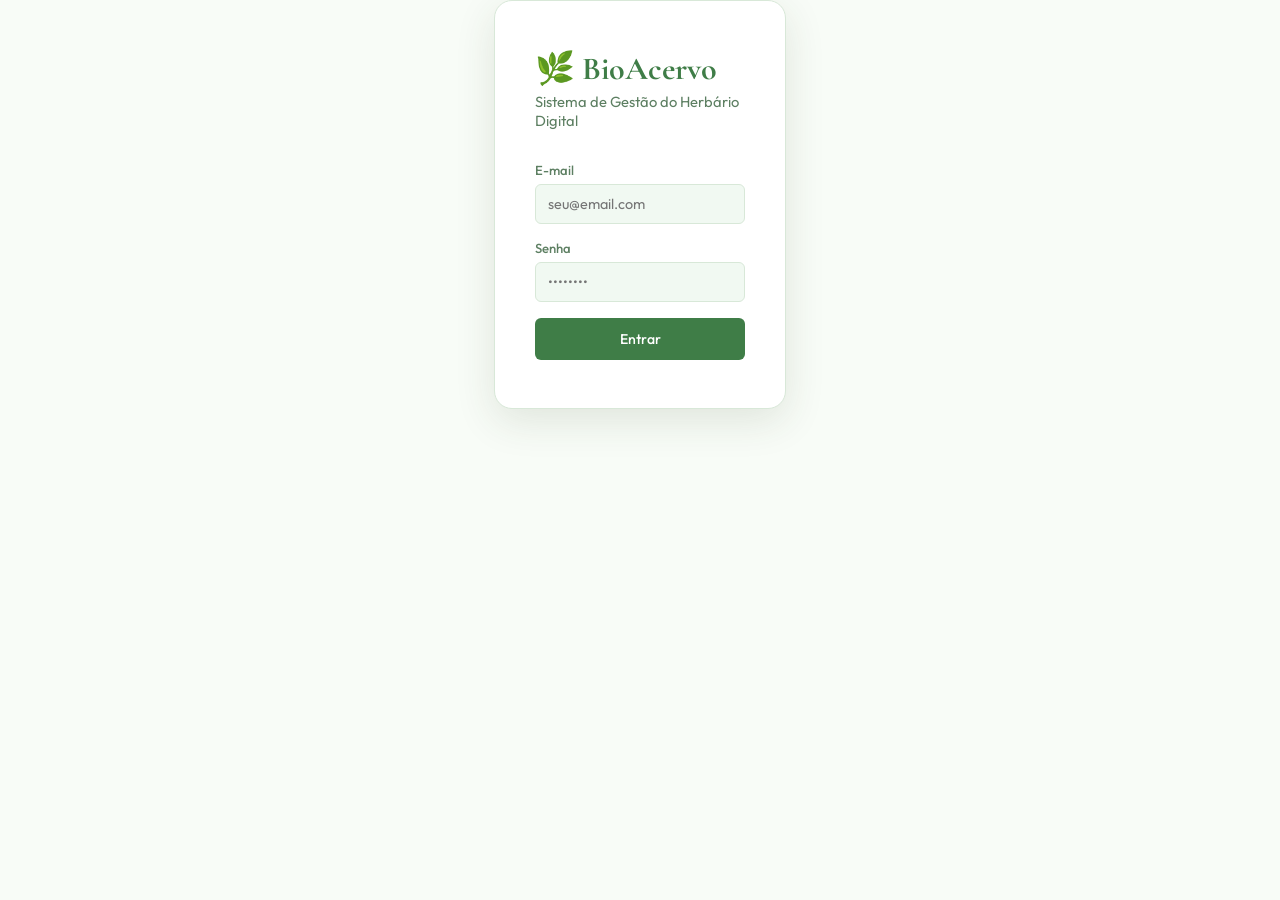
==== frontend/login.html @ fa7e8e54 "Frontend e ajustes no dockerfile" ====
<!DOCTYPE html>
<html lang="pt-BR">
<head>
  <meta charset="UTF-8" />
  <meta name="viewport" content="width=device-width, initial-scale=1.0" />
  <title>BioAcervo — Login</title>
  <link rel="preconnect" href="https://fonts.googleapis.com" />
  <link rel="preconnect" href="https://fonts.gstatic.com" crossorigin />
  <link href="https://fonts.googleapis.com/css2?family=Cormorant+Garamond:ital,wght@0,400;0,600;1,400&family=DM+Mono:wght@400;500&family=Outfit:wght@300;400;500;600&display=swap" rel="stylesheet" />
  <link rel="stylesheet" href="styles.css" />
</head>
<body class="login-page">
  <div id="app">
    <div class="login-card">
      <h1>🌿 BioAcervo</h1>
      <p>Sistema de Gestão do Herbário Digital</p>
      <div class="field"><label>E-mail</label><input type="email" id="login-email" placeholder="seu@email.com" autocomplete="username" /></div>
      <div class="field"><label>Senha</label><input type="password" id="login-senha" placeholder="••••••••" autocomplete="current-password" /></div>
      <div id="login-error" style="color:var(--danger);font-size:.82rem;margin-bottom:12px;display:none"></div>
      <button type="button" class="btn btn-full" id="login-btn" onclick="doLogin()">Entrar</button>
    </div>
  </div>
  <script src="app.js"></script>
</body>
</html>
---- frontend/styles.css ----
/* ───── TOKENS ───── */
:root {
  --bg:       #f8fcf7;
  --bg2:      #ffffff;
  --bg3:      #f1f9f2;
  --surface:  #ffffff;
  --border:   #d8e8d8;
  --border2:  #b9d8b9;
  --moss:     #4fa263;
  --leaf:     #3f7d47;
  --lime:     #2f7d32;
  --cream:    #1f3323;
  --text:     #1b3422;
  --muted:    #5d7f62;
  --danger:   #c0482a;
  --warn:     #c08a2a;
  --info:     #2a80c0;
  --font-serif: 'Cormorant Garamond', Georgia, serif;
  --font-mono:  'DM Mono', monospace;
  --font-sans:  'Outfit', system-ui, sans-serif;
  --radius:   6px;
  --shadow:   0 2px 16px rgba(0,0,0,.45);
}

/* ───── RESET ───── */
*, *::before, *::after { box-sizing: border-box; margin: 0; padding: 0; }
html { scroll-behavior: smooth; }
body {
  font-family: var(--font-sans);
  background: var(--bg);
  color: var(--text);
  min-height: 100vh;
  display: flex;
  flex-direction: column;
  overflow-x: hidden;
}
html, body { height: 100%; }
body.login-page {
  min-height: 100vh;
  height: 100%;
  background: var(--bg);
  display: flex;
  align-items: center;
  justify-content: center;
  padding: 20px;
}
a { color: inherit; text-decoration: none; }
button { cursor: pointer; font-family: inherit; }
input, select, textarea { font-family: inherit; }

/* ───── SCROLLBAR ───── */
::-webkit-scrollbar { width: 6px; }
::-webkit-scrollbar-track { background: var(--bg2); }
::-webkit-scrollbar-thumb { background: var(--border2); border-radius: 3px; }

/* ───── LAYOUT ───── */
#app { display: flex; flex-direction: column; min-height: 100vh; }

/* ───── TOPBAR ───── */
#topbar {
  position: sticky; top: 0; z-index: 100;
  background: rgba(255,255,255,.95);
  backdrop-filter: blur(12px);
  border-bottom: 1px solid var(--border);
  display: flex; align-items: center; gap: 16px;
  padding: 0 24px; height: 56px;
}
.logo {
  font-family: var(--font-serif);
  font-size: 1.5rem; font-weight: 600;
  color: var(--leaf);
  letter-spacing: .02em;
  display: flex; align-items: center; gap: 8px;
  white-space: nowrap;
}
.logo-icon { font-size: 1.2rem; }
#topbar nav { display: flex; gap: 4px; flex: 1; overflow-x: auto; }
.nav-btn {
  background: none; border: none;
  color: var(--muted);
  font-size: .85rem; font-weight: 500;
  padding: 6px 12px; border-radius: var(--radius);
  transition: color .15s, background .15s;
  white-space: nowrap;
}
.nav-btn:hover { color: var(--text); background: var(--bg3); }
.nav-btn.active { color: var(--leaf); background: rgba(79,162,99,.12); }

#topbar-right { display: flex; align-items: center; gap: 8px; margin-left: auto; }
.badge-user {
  display: flex; align-items: center; gap: 6px;
  font-size: .82rem; color: var(--muted);
  background: var(--bg3); border: 1px solid var(--border);
  padding: 4px 10px; border-radius: 20px;
}
.badge-user strong { color: var(--text); }

/* ───── MAIN ───── */
#main { flex: 1; padding: 24px; max-width: 1400px; width: 100%; margin: 0 auto; }

/* ───── LOGIN ───── */
#screen-login {
  display: flex; align-items: center; justify-content: center;
  min-height: calc(100vh - 56px);
}
.login-card {
  background: var(--bg2); border: 1px solid var(--border);
  border-radius: 18px; padding: 48px 40px;
  width: min(420px, calc(100% - 40px));
  max-width: 420px;
  box-shadow: 0 12px 40px rgba(46, 64, 32, .12);
  animation: fadeUp .35s ease;
  margin: 0 auto;
}
.login-card h1 {
  font-family: var(--font-serif);
  font-size: 2rem; font-weight: 700;
  color: var(--leaf); margin-bottom: 4px;
}
.login-card p { color: var(--muted); font-size: .92rem; margin-bottom: 32px; }
.field { display: flex; flex-direction: column; gap: 6px; margin-bottom: 16px; }
.field label { font-size: .82rem; font-weight: 500; color: var(--muted); }
.field input, .field select, .field textarea {
  background: var(--bg3); border: 1px solid var(--border);
  color: var(--text); padding: 10px 12px;
  border-radius: var(--radius); font-size: .9rem;
  transition: border-color .15s, box-shadow .15s;
  outline: none;
}
.field input:focus, .field select:focus, .field textarea:focus {
  border-color: var(--moss);
}
.field input.input-error {
  border-color: var(--danger);
  box-shadow: 0 0 0 4px rgba(192,72,42,.12);
}
.field select option { background: var(--bg3); }
.btn {
  display: inline-flex; align-items: center; gap: 6px;
  background: var(--leaf); color: #fff;
  border: none; padding: 10px 20px;
  border-radius: var(--radius); font-size: .88rem; font-weight: 500;
  transition: background .15s, transform .1s;
}
.btn:hover { background: var(--leaf); }
.btn:active { transform: scale(.98); }
.btn-full { width: 100%; justify-content: center; padding: 12px; }
.btn-sm { padding: 6px 12px; font-size: .8rem; }
.btn-ghost {
  background: transparent; border: 1px solid var(--border);
  color: var(--text);
}
.btn-ghost:hover { background: var(--bg3); border-color: var(--border2); }
.btn-danger { background: var(--danger); }
.btn-danger:hover { background: #d45030; }
.btn-warn { background: var(--warn); }
.btn-warn:hover { background: #d0982a; }

/* ───── SCREENS ───── */
.screen { display: none; animation: fadeUp .25s ease; }
.screen.active { display: block; }
@keyframes fadeUp {
  from { opacity: 0; transform: translateY(12px); }
  to   { opacity: 1; transform: translateY(0); }
}

/* ───── PAGE HEADER ───── */
.page-header {
  display: flex; align-items: center; justify-content: space-between;
  flex-wrap: wrap; gap: 12px; margin-bottom: 24px;
}
.page-header h2 {
  font-family: var(--font-serif); font-size: 1.8rem;
  font-weight: 600; color: var(--cream);
}
.page-header p { font-size: .85rem; color: var(--muted); }

/* ───── STATS ───── */
.stats-grid {
  display: grid; grid-template-columns: repeat(auto-fill, minmax(180px,1fr));
  gap: 14px; margin-bottom: 28px;
}
.stat-card {
  background: var(--bg2); border: 1px solid var(--border);
  border-radius: 10px; padding: 18px;
  transition: border-color .2s;
}
.stat-card:hover { border-color: var(--border2); }
.stat-card .label { font-size: .75rem; font-weight: 500; color: var(--muted); text-transform: uppercase; letter-spacing: .06em; margin-bottom: 8px; }
.stat-card .value {
  font-family: var(--font-mono); font-size: 2rem; font-weight: 500;
  color: var(--lime); line-height: 1;
}
.stat-card .sub { font-size: .75rem; color: var(--muted); margin-top: 6px; }

/* ───── SEARCH BAR ───── */
.search-bar {
  display: flex; gap: 8px; flex-wrap: wrap; margin-bottom: 20px;
}
.search-input-wrap {
  flex: 1; min-width: 220px;
  position: relative; display: flex; align-items: center;
}
.search-input-wrap input {
  width: 100%;
  background: var(--bg2); border: 1px solid var(--border);
  color: var(--text); padding: 9px 12px 9px 36px;
  border-radius: var(--radius); font-size: .88rem; outline: none;
  transition: border-color .15s;
}
.search-input-wrap input:focus { border-color: var(--moss); }
.search-input-wrap .icon {
  position: absolute; left: 10px; color: var(--muted);
  pointer-events: none; font-size: .9rem;
}
.filter-row {
  display: flex; flex-wrap: wrap; gap: 8px; margin-bottom: 16px;
  padding: 14px; background: var(--bg2); border: 1px solid var(--border);
  border-radius: var(--radius);
}
.filter-row .field { flex: 1; min-width: 160px; margin-bottom: 0; }
.filter-row .field label { font-size: .75rem; }

/* ───── TABLE ───── */
.table-wrap {
  background: var(--bg2); border: 1px solid var(--border);
  border-radius: 10px; overflow: hidden;
}
table { width: 100%; border-collapse: collapse; }
thead th {
  background: var(--bg3); padding: 10px 14px;
  font-size: .75rem; font-weight: 600; text-transform: uppercase;
  letter-spacing: .06em; color: var(--muted);
  text-align: left; border-bottom: 1px solid var(--border);
}
tbody tr {
  border-bottom: 1px solid rgba(46,64,32,.5);
  transition: background .12s;
}
tbody tr:last-child { border-bottom: none; }
tbody tr:hover { background: var(--bg3); }
tbody td { padding: 12px 14px; font-size: .86rem; vertical-align: middle; }
.td-mono { font-family: var(--font-mono); font-size: .8rem; color: var(--lime); }
.td-sci { font-style: italic; color: var(--cream); font-family: var(--font-serif); }
.td-actions { display: flex; gap: 6px; }

/* ───── BADGES ───── */
.tag {
  display: inline-block; padding: 2px 8px; border-radius: 20px;
  font-size: .72rem; font-weight: 600; text-transform: uppercase; letter-spacing: .04em;
}
.tag-ativo     { background: rgba(111,184,77,.15); color: var(--leaf); border: 1px solid rgba(111,184,77,.3); }
.tag-emprestado { background: rgba(192,138,42,.15); color: #d4a83c; border: 1px solid rgba(192,138,42,.3); }
.tag-em_processamento { background: rgba(42,128,192,.15); color: #4daad4; border: 1px solid rgba(42,128,192,.3); }
.tag-descartado { background: rgba(192,72,42,.15); color: #d46844; border: 1px solid rgba(192,72,42,.3); }

/* ───── PAGINATION ───── */
.pagination {
  display: flex; align-items: center; justify-content: space-between;
  padding: 12px 14px; border-top: 1px solid var(--border);
  font-size: .82rem; color: var(--muted);
}
.pagination-btns { display: flex; gap: 4px; }
.page-btn {
  background: none; border: 1px solid var(--border); color: var(--text); padding: 4px 10px; border-radius: 5px; cursor: pointer;
}
.page-btn:hover:not(:disabled) { background: var(--bg3); border-color: var(--border2); }
.page-btn.current { background: var(--moss); border-color: var(--moss); color: #fff; }
.page-btn:disabled { opacity: .3; cursor: default; }

/* ───── MODAL ───── */
.overlay {
  position: fixed; inset: 0; z-index: 200;
  background: rgba(0,0,0,.65); backdrop-filter: blur(4px);
  display: flex; align-items: center; justify-content: center;
  padding: 16px;
  opacity: 0; pointer-events: none;
  transition: opacity .2s;
}
.overlay.open { opacity: 1; pointer-events: all; }
.modal {
  background: var(--bg2); border: 1px solid var(--border2);
  border-radius: 12px; width: min(700px, 100%); max-height: 90vh;
  display: flex; flex-direction: column;
  box-shadow: 0 8px 48px rgba(0,0,0,.7);
  transform: scale(.96);
  transition: transform .2s;
  overflow: hidden;
}
.overlay.open .modal { transform: scale(1); }
.modal-header {
  display: flex; align-items: center; justify-content: space-between;
  padding: 18px 24px; border-bottom: 1px solid var(--border);
}
.modal-header h3 { font-family: var(--font-serif); font-size: 1.3rem; color: var(--cream); }
.modal-close {
  background: none; border: none; color: var(--muted); font-size: 1.2rem;
  width: 32px; height: 32px; border-radius: 6px;
  display: flex; align-items: center; justify-content: center;
  transition: background .12s, color .12s;
}
.modal-close:hover { background: var(--bg3); color: var(--text); }
.modal-body { overflow-y: auto; padding: 24px; flex: 1; }
.modal-footer {
  padding: 16px 24px; border-top: 1px solid var(--border);
  display: flex; justify-content: flex-end; gap: 8px;
}

/* ───── FORM GRID ───── */
.form-grid { display: grid; grid-template-columns: 1fr 1fr; gap: 14px; }
.form-grid .col-full { grid-column: 1 / -1; }
.section-title {
  font-size: .7rem; font-weight: 600; text-transform: uppercase;
  letter-spacing: .08em; color: var(--muted);
  padding: 12px 0 6px; margin-top: 8px;
  border-top: 1px solid var(--border);
  grid-column: 1 / -1;
}
.section-title:first-child { margin-top: 0; border-top: none; }

/* ───── DETAIL VIEW ───── */
.detail-header {
  display: flex; gap: 20px; align-items: flex-start; margin-bottom: 24px;
}
.detail-img {
  width: 120px; height: 120px; border-radius: 8px;
  border: 1px solid var(--border); object-fit: cover;
  background: var(--bg3); display: flex; align-items: center;
  justify-content: center; font-size: 2.5rem; flex-shrink: 0;
}
.detail-info h3 { font-family: var(--font-serif); font-size: 1.6rem; font-style: italic; color: var(--cream); }
.detail-info .common { color: var(--muted); font-size: .88rem; margin: 4px 0; }
.detail-info .code { font-family: var(--font-mono); font-size: .82rem; color: var(--lime); }
.detail-grid {
  display: grid; grid-template-columns: repeat(auto-fill, minmax(200px,1fr)); gap: 12px;
}
.detail-field { padding: 10px 14px; background: var(--bg3); border-radius: 6px; }
.detail-field .key { font-size: .72rem; font-weight: 600; text-transform: uppercase; letter-spacing: .05em; color: var(--muted); margin-bottom: 4px; }
.detail-field .val { font-size: .88rem; color: var(--text); }
.detail-field .val em { font-style: italic; color: var(--cream); }

/* ───── TOAST ───── */
#toast-container {
  position: fixed; bottom: 24px; right: 24px; z-index: 999;
  display: flex; flex-direction: column; gap: 8px; pointer-events: none;
}
.toast {
  background: var(--bg3); border: 1px solid var(--border2);
  padding: 12px 18px; border-radius: 8px;
  font-size: .85rem; box-shadow: var(--shadow);
  display: flex; align-items: center; gap: 8px;
  max-width: 340px;
  animation: slideIn .25s ease;
  pointer-events: all;
}
.toast.success { border-color: var(--moss); }
.toast.error   { border-color: var(--danger); }
.toast .toast-icon { font-size: 1rem; flex-shrink: 0; }
.toast.success .toast-icon { color: var(--leaf); }
.toast.error   .toast-icon { color: #d46844; }
@keyframes slideIn {
  from { opacity: 0; transform: translateX(20px); }
  to   { opacity: 1; transform: translateX(0); }
}

/* ───── LOADER ───── */
.loader {
  display: inline-block; width: 18px; height: 18px;
  border: 2px solid var(--border2);
  border-top-color: var(--leaf);
  border-radius: 50%;
  animation: spin .6s linear infinite;
}
@keyframes spin { to { transform: rotate(360deg); } }
.loading-row td { text-align: center; padding: 40px; color: var(--muted); }

/* ───── EMPTY STATE ───── */
.empty-state {
  text-align: center; padding: 60px 20px;
  color: var(--muted);
}
.empty-state .icon { font-size: 3rem; margin-bottom: 12px; }
.empty-state p { font-size: .9rem; }

/* ───── DASHBOARD CHARTS ───── */
.charts-grid { display: grid; grid-template-columns: 1fr 1fr; gap: 18px; margin-top: 24px; }
.chart-card {
  background: var(--bg2); border: 1px solid var(--border);
  border-radius: 10px; padding: 20px;
}
.chart-card h4 { font-size: .82rem; font-weight: 600; text-transform: uppercase; letter-spacing: .06em; color: var(--muted); margin-bottom: 16px; }
.bar-chart { display: flex; flex-direction: column; gap: 10px; }
.bar-item { display: flex; align-items: center; gap: 10px; }
.bar-label { font-size: .78rem; color: var(--text); width: 120px; flex-shrink: 0; overflow: hidden; text-overflow: ellipsis; white-space: nowrap; }
.bar-track { flex: 1; height: 6px; background: var(--bg3); border-radius: 3px; overflow: hidden; }
.bar-fill { height: 100%; background: var(--leaf); border-radius: 3px; transition: width .6s ease; }
.bar-count { font-family: var(--font-mono); font-size: .75rem; color: var(--muted); width: 32px; text-align: right; flex-shrink: 0; }

/* ───── TABS ───── */
.tabs { display: flex; gap: 2px; background: var(--bg3); padding: 3px; border-radius: 8px; width: fit-content; margin-bottom: 20px; }
.tab-btn {
  background: none; border: none; color: var(--muted);
  padding: 7px 16px; border-radius: 6px; font-size: .84rem; font-weight: 500;
  transition: color .15s, background .15s;
}
.tab-btn.active { background: var(--bg2); color: var(--text); box-shadow: 0 1px 4px rgba(0,0,0,.3); }
.tab-btn:hover:not(.active) { color: var(--text); }
.tab-panel { display: none; }
.tab-panel.active { display: block; }

/* ───── EMPRESTIMOS ───── */
.loan-card {
  background: var(--bg2); border: 1px solid var(--border);
  border-radius: 8px; padding: 16px; margin-bottom: 10px;
  display: flex; justify-content: space-between; align-items: flex-start; gap: 16px;
  transition: border-color .15s;
}
.loan-card:hover { border-color: var(--border2); }
.loan-card .lc-title { font-style: italic; font-family: var(--font-serif); color: var(--cream); font-size: 1rem; }
.loan-card .lc-meta { font-size: .78rem; color: var(--muted); margin-top: 4px; }
.loan-card .lc-code { font-family: var(--font-mono); font-size: .75rem; color: var(--lime); }
.loan-card-actions { display: flex; gap: 6px; flex-shrink: 0; }

/* ───── RESPONSIVE ───── */
@media (max-width: 768px) {
  #main { padding: 16px; }
  .form-grid { grid-template-columns: 1fr; }
  .form-grid .col-full { grid-column: 1; }
  .charts-grid { grid-template-columns: 1fr; }
  .detail-header { flex-direction: column; }
  thead { display: none; }
  tbody tr { display: block; padding: 10px; border-bottom: 1px solid var(--border); }
  tbody td { display: flex; justify-content: space-between; padding: 4px 0; font-size: .82rem; }
  tbody td::before { content: attr(data-label); color: var(--muted); font-size: .75rem; margin-right: 8px; }
}
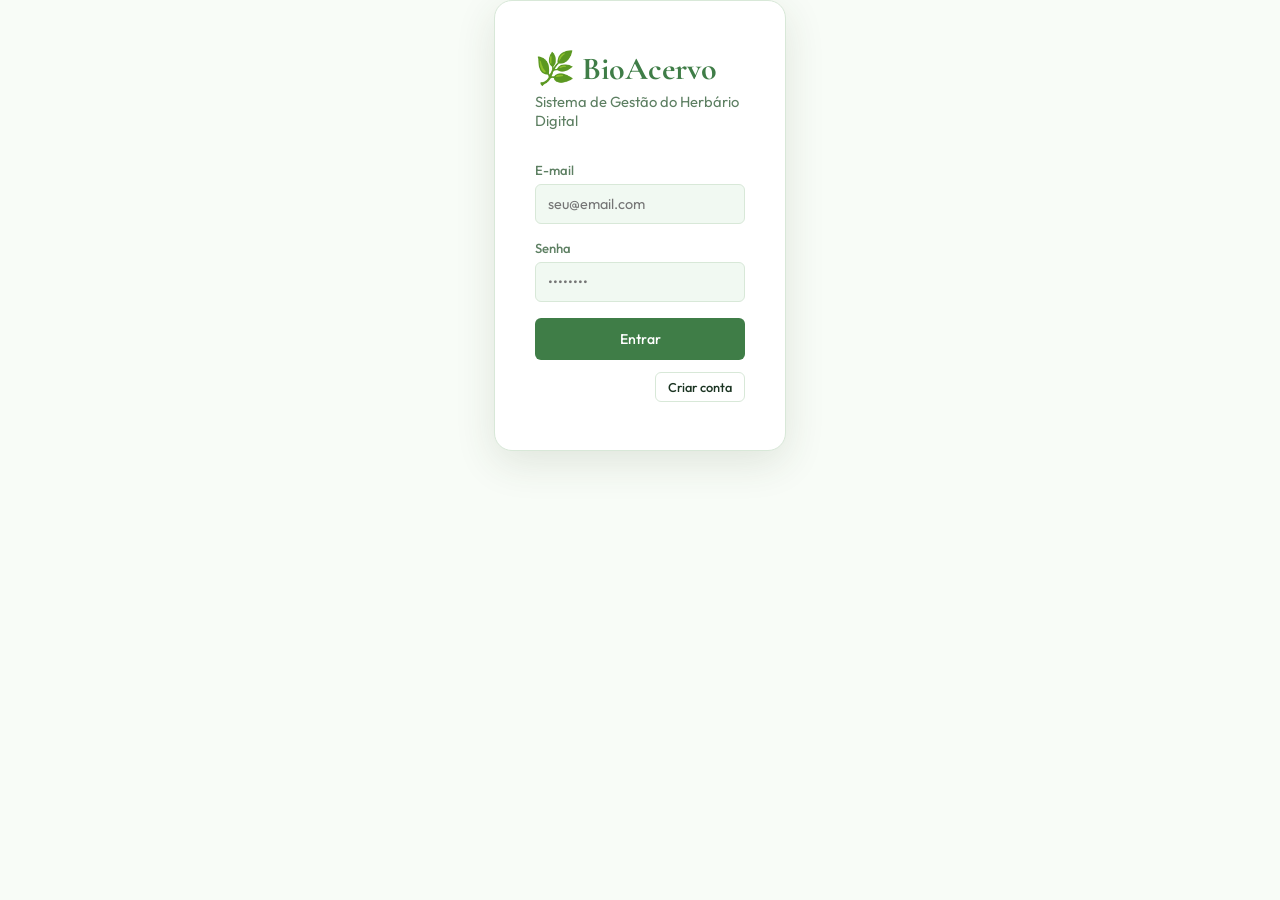
==== commit 8193a870: "Adicionado cadastro de usuario" ====
--- a/frontend/login.html
+++ b/frontend/login.html
@@ -18,6 +18,34 @@
       <div class="field"><label>Senha</label><input type="password" id="login-senha" placeholder="••••••••" autocomplete="current-password" /></div>
       <div id="login-error" style="color:var(--danger);font-size:.82rem;margin-bottom:12px;display:none"></div>
       <button type="button" class="btn btn-full" id="login-btn" onclick="doLogin()">Entrar</button>
+
+      <div class="login-actions">
+        <button type="button" class="btn btn-ghost btn-sm" id="show-register-btn">Criar conta</button>
+      </div>
+
+      <div id="register-form" class="register-form" style="display:none;">
+        <div class="field">
+          <label>Nome</label>
+          <input type="text" id="register-nome" placeholder="Seu nome" autocomplete="name" />
+        </div>
+        <div class="field">
+          <label>E-mail</label>
+          <input type="email" id="register-email" placeholder="seu@email.com" autocomplete="email" />
+        </div>
+        <div class="field">
+          <label>Senha</label>
+          <input type="password" id="register-senha" placeholder="••••••••" autocomplete="new-password" />
+        </div>
+        <div class="field">
+          <label>Confirmar senha</label>
+          <input type="password" id="register-confirmar-senha" placeholder="Repita a senha" autocomplete="new-password" />
+        </div>
+        <div id="register-message" class="register-message" style="display:none"></div>
+        <div class="register-actions">
+          <button type="button" class="btn btn-ghost btn-sm" id="register-cancel-btn">Voltar</button>
+          <button type="button" class="btn btn-sm" id="register-btn" onclick="doRegister()">Cadastrar</button>
+        </div>
+      </div>
     </div>
   </div>
   <script src="app.js"></script>
--- a/frontend/styles.css
+++ b/frontend/styles.css
@@ -130,6 +130,20 @@
 .field input:focus, .field select:focus, .field textarea:focus {
   border-color: var(--moss);
 }
+.field input[type="file"] {
+  padding: 8px 10px;
+  background: var(--bg2);
+}
+.field input[type="file"]::file-selector-button {
+  border: 1px solid var(--border2);
+  background: var(--bg3);
+  color: var(--text);
+  border-radius: 5px;
+  padding: 6px 10px;
+  margin-right: 10px;
+  font-family: inherit;
+  cursor: pointer;
+}
 .field input.input-error {
   border-color: var(--danger);
   box-shadow: 0 0 0 4px rgba(192,72,42,.12);
@@ -149,6 +163,18 @@
 .btn-ghost {
   background: transparent; border: 1px solid var(--border);
   color: var(--text);
+}
+.login-actions {
+  display: flex; justify-content: flex-end; margin-top: 12px;
+}
+.register-form {
+  margin-top: 18px; padding-top: 16px; border-top: 1px solid var(--border);
+}
+.register-message {
+  font-size: .82rem; margin-bottom: 12px;
+}
+.register-actions {
+  display: flex; justify-content: flex-end; gap: 8px;
 }
 .btn-ghost:hover { background: var(--bg3); border-color: var(--border2); }
 .btn-danger { background: var(--danger); }
@@ -317,6 +343,21 @@
   grid-column: 1 / -1;
 }
 .section-title:first-child { margin-top: 0; border-top: none; }
+.check-field {
+  display: flex;
+  align-items: center;
+  gap: 8px;
+  min-height: 38px;
+  margin-top: 20px;
+  color: var(--text);
+  font-size: .86rem;
+}
+.check-field input { width: 16px; height: 16px; accent-color: var(--leaf); }
+.upload-hint {
+  color: var(--muted);
+  font-size: .78rem;
+  margin-top: -6px;
+}
 
 /* ───── DETAIL VIEW ───── */
 .detail-header {
@@ -328,6 +369,16 @@
   background: var(--bg3); display: flex; align-items: center;
   justify-content: center; font-size: 2.5rem; flex-shrink: 0;
 }
+.detail-media {
+  position: relative;
+  width: 120px;
+  height: 120px;
+  flex-shrink: 0;
+}
+.detail-media .detail-img {
+  width: 100%;
+  height: 100%;
+}
 .detail-info h3 { font-family: var(--font-serif); font-size: 1.6rem; font-style: italic; color: var(--cream); }
 .detail-info .common { color: var(--muted); font-size: .88rem; margin: 4px 0; }
 .detail-info .code { font-family: var(--font-mono); font-size: .82rem; color: var(--lime); }
@@ -338,6 +389,101 @@
 .detail-field .key { font-size: .72rem; font-weight: 600; text-transform: uppercase; letter-spacing: .05em; color: var(--muted); margin-bottom: 4px; }
 .detail-field .val { font-size: .88rem; color: var(--text); }
 .detail-field .val em { font-style: italic; color: var(--cream); }
+.images-section {
+  margin-top: 20px;
+}
+.image-gallery {
+  display: grid;
+  grid-template-columns: repeat(auto-fill, minmax(150px, 1fr));
+  gap: 12px;
+}
+.image-card {
+  border: 1px solid var(--border);
+  border-radius: 8px;
+  background: var(--bg3);
+  overflow: hidden;
+  position: relative;
+}
+.image-card img {
+  width: 100%;
+  aspect-ratio: 4 / 3;
+  display: block;
+  object-fit: cover;
+  background: var(--bg2);
+}
+.image-card-meta {
+  display: flex;
+  flex-direction: column;
+  gap: 2px;
+  padding: 8px 10px;
+  min-height: 58px;
+}
+.image-card-meta strong {
+  color: var(--leaf);
+  font-size: .72rem;
+  text-transform: uppercase;
+  letter-spacing: .05em;
+}
+.image-card-meta span {
+  color: var(--muted);
+  font-size: .78rem;
+  overflow-wrap: anywhere;
+}
+.image-remove {
+  position: relative;
+  z-index: 2;
+  width: 100%;
+  border: none;
+  border-top: 1px solid var(--border);
+  background: var(--bg2);
+  color: var(--danger);
+  padding: 8px;
+  font-size: .78rem;
+}
+.image-remove:hover { background: rgba(192,72,42,.08); }
+.empty-inline {
+  padding: 18px;
+  border: 1px dashed var(--border2);
+  border-radius: 8px;
+  color: var(--muted);
+  font-size: .84rem;
+  text-align: center;
+}
+.image-open-hit {
+  position: absolute;
+  left: 0;
+  top: 0;
+  width: 100%;
+  aspect-ratio: 4 / 3;
+  opacity: 0;
+  border: 0;
+  background: transparent;
+  cursor: zoom-in;
+  z-index: 1;
+}
+.detail-media .image-open-hit {
+  inset: 0;
+  height: 100%;
+  aspect-ratio: auto;
+}
+.image-viewer-modal {
+  width: min(1100px, calc(100vw - 32px));
+  height: min(820px, calc(100vh - 32px));
+}
+.image-viewer-body {
+  display: flex;
+  align-items: center;
+  justify-content: center;
+  background: var(--bg3);
+}
+.image-viewer-body img {
+  max-width: 100%;
+  max-height: calc(100vh - 150px);
+  object-fit: contain;
+  border-radius: 8px;
+  border: 1px solid var(--border);
+  background: var(--bg2);
+}
 
 /* ───── TOAST ───── */
 #toast-container {
@@ -356,6 +502,7 @@
 .toast.success { border-color: var(--moss); }
 .toast.error   { border-color: var(--danger); }
 .toast .toast-icon { font-size: 1rem; flex-shrink: 0; }
+.toast span:last-child { white-space: pre-line; }
 .toast.success .toast-icon { color: var(--leaf); }
 .toast.error   .toast-icon { color: #d46844; }
 @keyframes slideIn {
